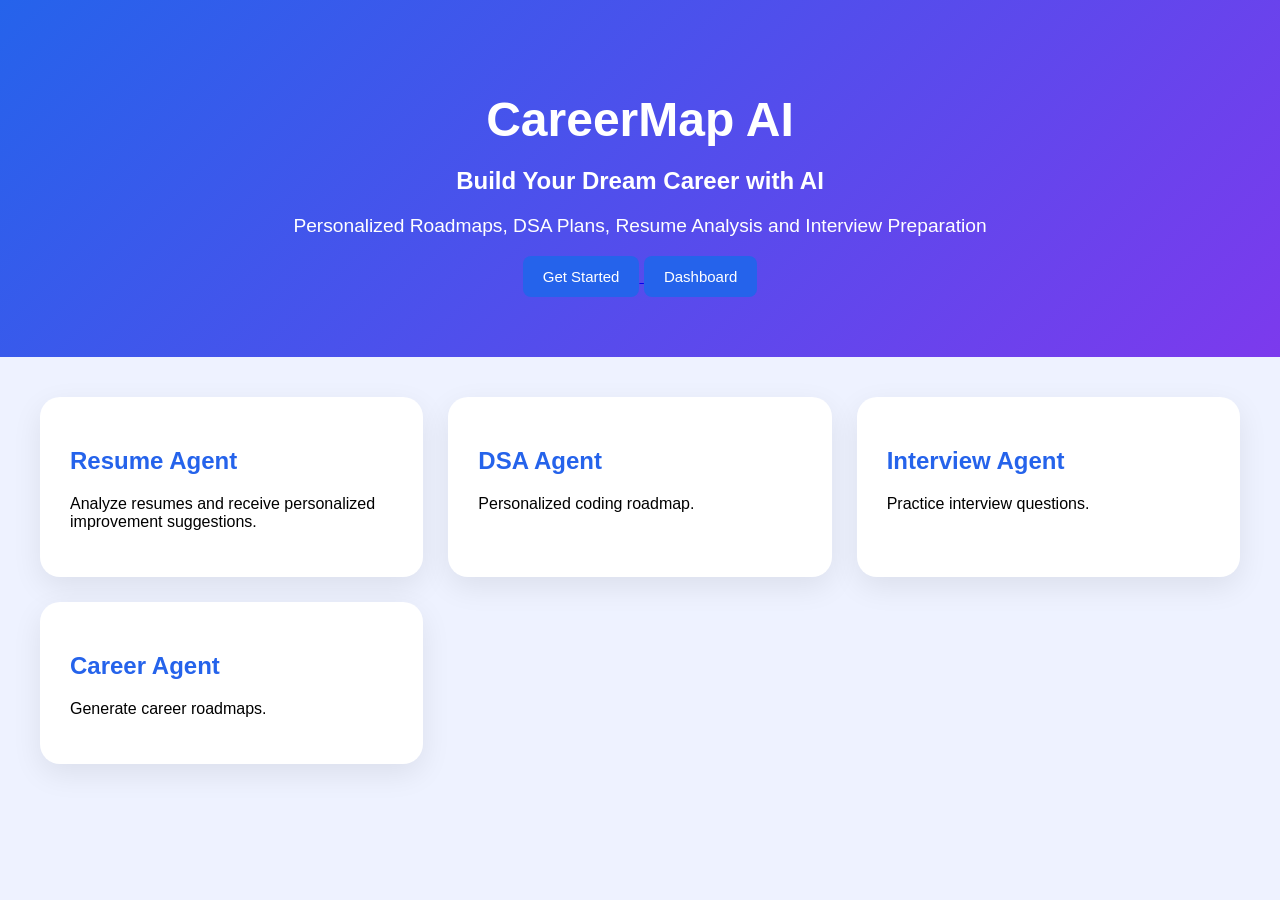
==== src/main/resources/static/index.html @ 242bdc32 "Added profile setup flow and dashboard integration" ====
<!DOCTYPE html>
<html>
<head>
    <title>CareerMap AI</title>
    <link rel="stylesheet" href="style.css">
</head>
<body>

    <div class="hero">
        <h1>CareerMap AI </h1>
    
        <h2>Build Your Dream Career with AI</h2>
    
        <p>
            Personalized Roadmaps, DSA Plans,
            Resume Analysis and Interview Preparation
        </p>
    
        <a href="register.html">
            <button>Get Started</button>
        </a>
    
        <a href="dashboard.html">
            <button>Dashboard</button>
        </a>
    </div>

    <div class="features">
        <div class="card">
            <h2>Resume Agent</h2>
            <p>
                Analyze resumes and receive
                personalized improvement suggestions.
            </p>
        </div>

        <div class="card">
            <h2>DSA Agent</h2>
            <p>Personalized coding roadmap.</p>
        </div>

        <div class="card">
            <h2>Interview Agent</h2>
            <p>Practice interview questions.</p>
        </div>

        <div class="card">
            <h2>Career Agent</h2>
            <p>Generate career roadmaps.</p>
        </div>
    </div>

</body>
</html>
---- src/main/resources/static/style.css ----
body{
    margin:0;
    font-family:'Segoe UI',sans-serif;
    background:#eef2ff;
    }
    
    .hero{
    background:linear-gradient(135deg,#2563eb,#7c3aed);
    color:white;
    text-align:center;
    padding:60px 20px;
    }
    
    .hero h1{
    font-size:3rem;
    margin-bottom:10px;
    }
    
    .hero p{
    font-size:1.2rem;
    }
    
    .features{
    display:grid;
    grid-template-columns:repeat(auto-fit,minmax(300px,1fr));
    gap:25px;
    padding:40px;
    }
    
    .card{
        background:white;
        padding:30px;
        border-radius:20px;
        box-shadow:0 10px 30px rgba(0,0,0,0.08);
        transition:all 0.3s ease;
    }
    
    .card:hover{
        transform:translateY(-8px);
    }
    
    .card h2{
    color:#2563eb;
    }
    
    button{
    background:#2563eb;
    color:white;
    border:none;
    padding:12px 20px;
    border-radius:8px;
    cursor:pointer;
    font-size:15px;
    }
    
    button:hover{
        background:#1d4ed8;
    }
    
    pre{
        white-space:pre-wrap;
        text-align:left;
        margin-top:15px;
        font-size:14px;
    }
    
    input{
    width:100%;
    padding:12px;
    margin-top:10px;
    border:1px solid #ddd;
    border-radius:8px;
    box-sizing:border-box;
    }
    .navbar h2{
        color:white;
        margin:0;
    }
    
    .navbar a{
        text-decoration:none;
        color:#333;
        margin-left:20px;
        font-weight:600;
    }
    
    .navbar a:hover{
        color:#2563eb;
    }
    .welcome-card{
        background:white;
        margin:20px;
        padding:20px;
        border-radius:15px;
        box-shadow:0 8px 25px rgba(0,0,0,0.08);
    }
    
    .stat-card{
        flex:1;
        background:white;
        padding:20px;
        border-radius:15px;
        text-align:center;
        box-shadow:0 8px 25px rgba(0,0,0,0.08);
    }
    .stats{
        display:grid;
        grid-template-columns:repeat(auto-fit,minmax(200px,1fr));
        gap:20px;
        padding:20px 40px;
    }
    
    .stat-card{
        background:white;
        padding:20px;
        border-radius:15px;
        text-align:center;
        box-shadow:0 8px 25px rgba(0,0,0,0.08);
    }
    
    .stat-card h3{
        color:#666;
        margin-bottom:10px;
    }
    
    .stat-card p{
        font-size:28px;
        font-weight:bold;
        color:#2563eb;
    }
    .navbar{
        background:#111827;
        color:white;
        padding:15px 40px;
        display:flex;
        justify-content:space-between;
        align-items:center;
    }
    
    .navbar a{
        color:white;
        text-decoration:none;
        margin-left:20px;
    }
    .welcome-card{
        background:linear-gradient(135deg,#2563eb,#7c3aed);
        color:white;
        margin:20px 40px;
        padding:25px;
        border-radius:20px;
    }
    .welcome-card h2{
        margin:0;
        font-size:28px;
    }
    
    .welcome-card p{
        opacity:0.9;
    }
    .container{
        max-width:1400px;
        margin:auto;
    }
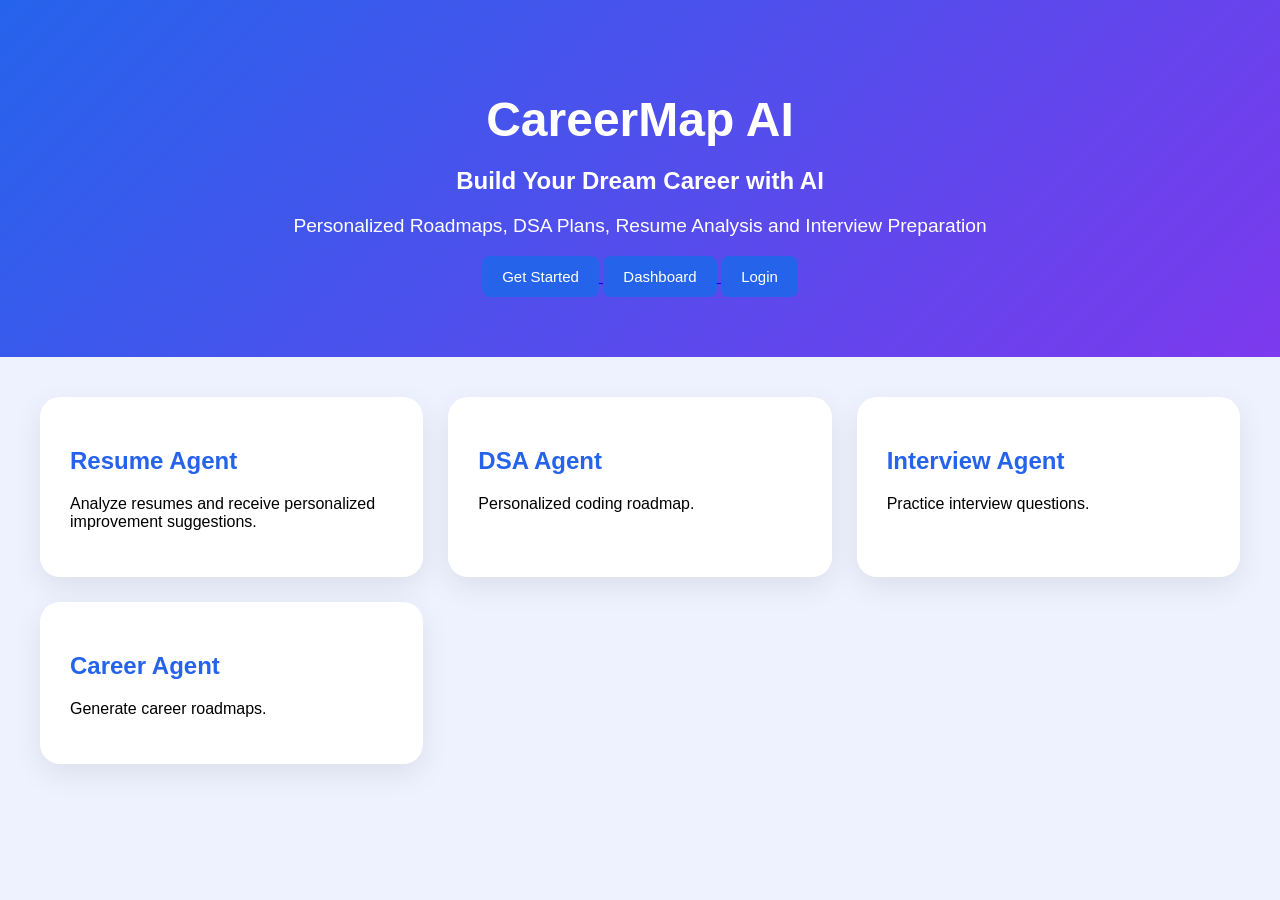
==== commit 866ba900: "Added login, profile setup, and complete user flow" ====
--- a/src/main/resources/static/index.html
+++ b/src/main/resources/static/index.html
@@ -22,6 +22,9 @@
     
         <a href="dashboard.html">
             <button>Dashboard</button>
+        </a>
+        <a href="login.html">
+            <button>Login</button>
         </a>
     </div>
 
--- a/src/main/resources/static/style.css
+++ b/src/main/resources/static/style.css
@@ -160,4 +160,17 @@
     .container{
         max-width:1400px;
         margin:auto;
+    }
+    .navbar button{
+        background:#ef4444;
+        color:white;
+        border:none;
+        padding:8px 15px;
+        border-radius:6px;
+        margin-left:15px;
+        cursor:pointer;
+    }
+    
+    .navbar button:hover{
+        background:#dc2626;
     }
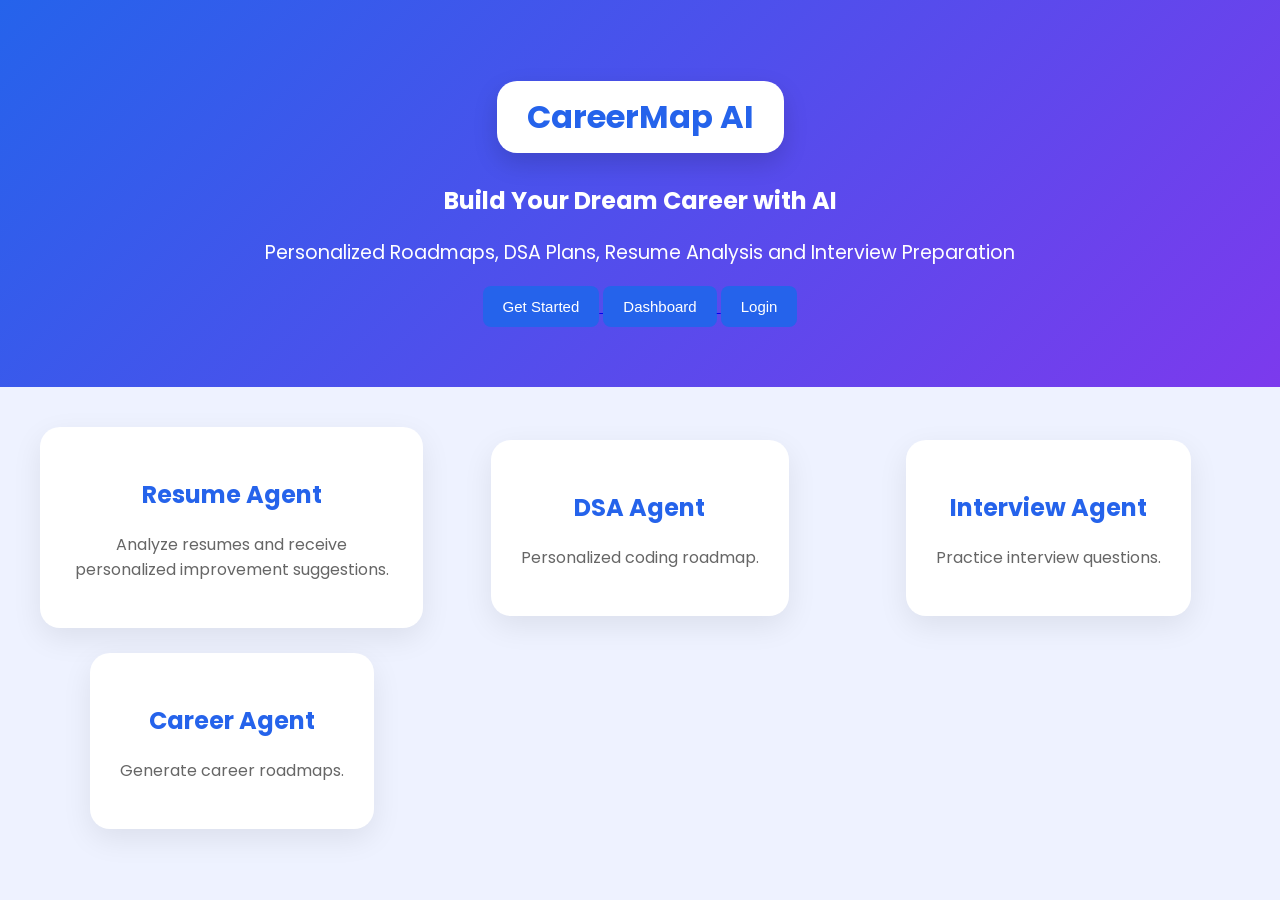
==== commit 28649f4a: "Redesigned dashboard with separate agent pages" ====
--- a/src/main/resources/static/index.html
+++ b/src/main/resources/static/index.html
@@ -2,6 +2,10 @@
 <html>
 <head>
     <title>CareerMap AI</title>
+    <link rel="preconnect" href="https://fonts.googleapis.com">
+<link rel="preconnect" href="https://fonts.gstatic.com" crossorigin>
+
+<link href="https://fonts.googleapis.com/css2?family=Poppins:wght@300;400;500;600&display=swap" rel="stylesheet">
     <link rel="stylesheet" href="style.css">
 </head>
 <body>
--- a/src/main/resources/static/style.css
+++ b/src/main/resources/static/style.css
@@ -1,6 +1,6 @@
 body{
     margin:0;
-    font-family:'Segoe UI',sans-serif;
+    font-family: 'Poppins', sans-serif;
     background:#eef2ff;
     }
     
@@ -12,10 +12,18 @@
     }
     
     .hero h1{
-    font-size:3rem;
-    margin-bottom:10px;
-    }
-    
+        display:inline-block;
+        background:white;
+        color:#2563eb;
+    
+        padding:12px 30px;
+    
+        border-radius:20px;
+    
+        font-weight:700;
+    
+        box-shadow:0 10px 25px rgba(0,0,0,0.15);
+    }
     .hero p{
     font-size:1.2rem;
     }
@@ -173,4 +181,74 @@
     
     .navbar button:hover{
         background:#dc2626;
-    }+    }
+    pre{
+        white-space: pre-wrap;
+        word-wrap: break-word;
+    
+        background: #f8fafc;
+    
+        padding: 25px;
+    
+        border-radius: 15px;
+    
+        margin-top: 20px;
+    
+        text-align: left;
+    
+        font-size: 16px;
+    
+        line-height: 1.8;
+    
+        font-family: 'Poppins', sans-serif;
+    
+        border-left: 5px solid #2563eb;
+    
+        box-shadow: 0 4px 15px rgba(0,0,0,0.08);
+    }
+    .container{
+        max-width: 1000px;
+        margin: 30px auto;
+        padding: 20px;
+    }
+    
+    .card{
+        text-align: center;
+    }
+    h1{
+        text-align:center;
+        color:#2563eb;
+        margin-bottom:10px;
+    }
+    
+    .card p{
+        text-align:center;
+    }
+    .loading{
+        text-align:center;
+        font-size:18px;
+        font-weight:600;
+        color:#2563eb;
+    }
+    .container{
+        max-width: 1000px;
+        margin: 40px auto;
+        padding: 20px;
+    }
+    
+    .card{
+        max-width: 900px;
+        margin: auto;
+    }
+    
+    h1{
+        text-align:center;
+        color:#2563eb;
+        margin-bottom:10px;
+    }
+    
+    .card p{
+        text-align:center;
+        color:#666;
+    }
+    
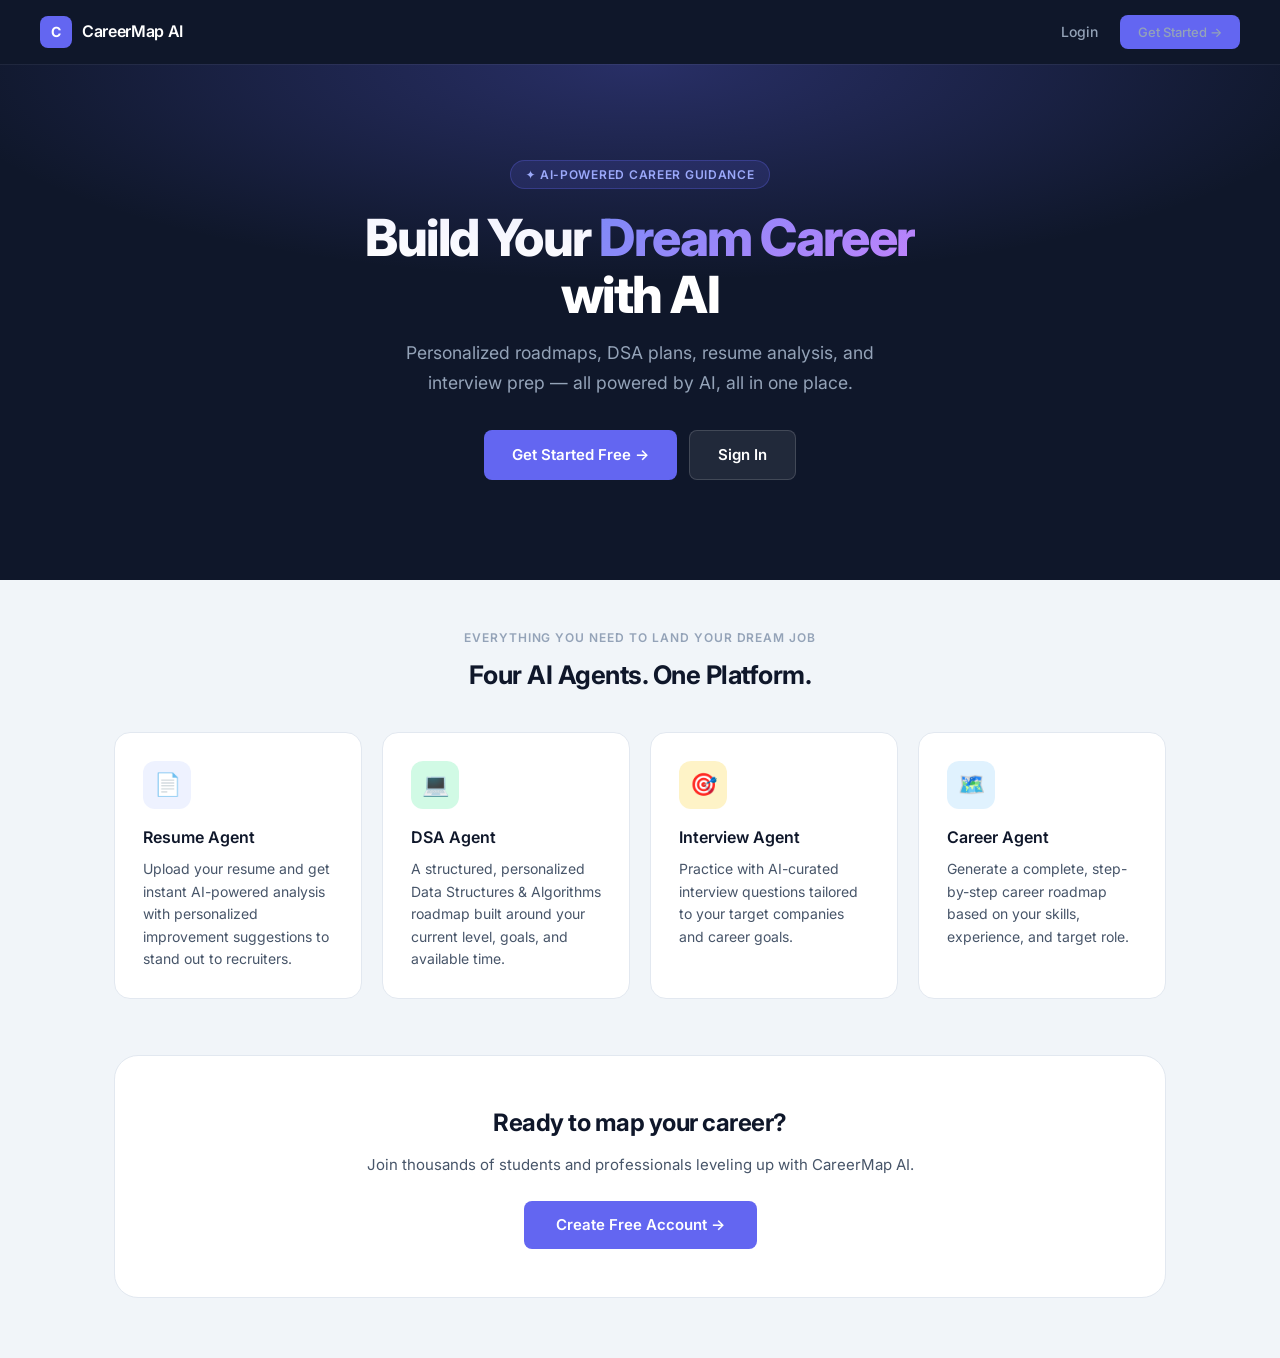
==== commit 8e15db8c: "Updated version" ====
--- a/src/main/resources/static/index.html
+++ b/src/main/resources/static/index.html
@@ -1,61 +1,76 @@
 <!DOCTYPE html>
-<html>
+<html lang="en">
 <head>
-    <title>CareerMap AI</title>
-    <link rel="preconnect" href="https://fonts.googleapis.com">
-<link rel="preconnect" href="https://fonts.gstatic.com" crossorigin>
-
-<link href="https://fonts.googleapis.com/css2?family=Poppins:wght@300;400;500;600&display=swap" rel="stylesheet">
-    <link rel="stylesheet" href="style.css">
+  <meta charset="UTF-8">
+  <meta name="viewport" content="width=device-width, initial-scale=1.0">
+  <title>CareerMap AI — Build Your Dream Career</title>
+  <link rel="stylesheet" href="style.css">
 </head>
 <body>
 
-    <div class="hero">
-        <h1>CareerMap AI </h1>
-    
-        <h2>Build Your Dream Career with AI</h2>
-    
-        <p>
-            Personalized Roadmaps, DSA Plans,
-            Resume Analysis and Interview Preparation
-        </p>
-    
-        <a href="register.html">
-            <button>Get Started</button>
-        </a>
-    
-        <a href="dashboard.html">
-            <button>Dashboard</button>
-        </a>
-        <a href="login.html">
-            <button>Login</button>
-        </a>
+  <!-- Navbar -->
+  <nav class="navbar">
+    <a class="navbar-brand" href="index.html">
+      <div class="navbar-logo">C</div>
+      <span class="navbar-title">CareerMap AI</span>
+    </a>
+    <div class="navbar-nav">
+      <a href="login.html">Login</a>
+      <a href="register.html" class="btn btn-primary" style="font-size:13px; padding:7px 18px;">Get Started →</a>
+    </div>
+  </nav>
+
+  <!-- Hero -->
+  <section class="hero" style="padding: 96px 40px 100px;">
+    <div class="hero-badge">✦ AI-Powered Career Guidance</div>
+    <h1>Build Your <span class="accent">Dream Career</span><br>with AI</h1>
+    <p>Personalized roadmaps, DSA plans, resume analysis, and interview prep — all powered by AI, all in one place.</p>
+    <div class="hero-actions">
+      <a href="register.html" class="btn btn-primary" style="font-size:15px; padding:12px 28px;">Get Started Free →</a>
+      <a href="login.html" class="btn btn-outline" style="font-size:15px; padding:12px 28px;">Sign In</a>
+    </div>
+  </section>
+
+  <!-- Features -->
+  <div class="container" style="padding-top: 48px;">
+    <p class="section-heading" style="justify-content:center; margin-bottom:8px; color: var(--text-muted); font-size:12px; text-transform:uppercase; letter-spacing:0.08em;">Everything you need to land your dream job</p>
+    <h2 style="text-align:center; font-size:1.6rem; font-weight:700; letter-spacing:-0.02em; margin-bottom:36px; color:var(--text-primary);">Four AI Agents. One Platform.</h2>
+
+    <div class="features">
+
+      <div class="feature-card">
+        <div class="feature-icon" style="background: var(--indigo-light);">📄</div>
+        <h2>Resume Agent</h2>
+        <p>Upload your resume and get instant AI-powered analysis with personalized improvement suggestions to stand out to recruiters.</p>
+      </div>
+
+      <div class="feature-card">
+        <div class="feature-icon" style="background: var(--mint-light);">💻</div>
+        <h2>DSA Agent</h2>
+        <p>A structured, personalized Data Structures & Algorithms roadmap built around your current level, goals, and available time.</p>
+      </div>
+
+      <div class="feature-card">
+        <div class="feature-icon" style="background: var(--amber-light);">🎯</div>
+        <h2>Interview Agent</h2>
+        <p>Practice with AI-curated interview questions tailored to your target companies and career goals.</p>
+      </div>
+
+      <div class="feature-card">
+        <div class="feature-icon" style="background: var(--sky-light);">🗺️</div>
+        <h2>Career Agent</h2>
+        <p>Generate a complete, step-by-step career roadmap based on your skills, experience, and target role.</p>
+      </div>
+
     </div>
 
-    <div class="features">
-        <div class="card">
-            <h2>Resume Agent</h2>
-            <p>
-                Analyze resumes and receive
-                personalized improvement suggestions.
-            </p>
-        </div>
-
-        <div class="card">
-            <h2>DSA Agent</h2>
-            <p>Personalized coding roadmap.</p>
-        </div>
-
-        <div class="card">
-            <h2>Interview Agent</h2>
-            <p>Practice interview questions.</p>
-        </div>
-
-        <div class="card">
-            <h2>Career Agent</h2>
-            <p>Generate career roadmaps.</p>
-        </div>
+    <!-- CTA -->
+    <div style="text-align:center; margin-top:56px; padding:48px 24px; background:var(--surface); border:1px solid var(--border); border-radius:var(--radius-xl);">
+      <h2 style="font-size:1.5rem; font-weight:700; letter-spacing:-0.02em; margin-bottom:10px;">Ready to map your career?</h2>
+      <p style="color:var(--text-secondary); margin-bottom:24px; font-size:15px;">Join thousands of students and professionals leveling up with CareerMap AI.</p>
+      <a href="register.html" class="btn btn-primary" style="font-size:15px; padding:12px 32px;">Create Free Account →</a>
     </div>
+  </div>
 
 </body>
-</html>+</html>
--- a/src/main/resources/static/style.css
+++ b/src/main/resources/static/style.css
@@ -1,254 +1,612 @@
-body{
-    margin:0;
-    font-family: 'Poppins', sans-serif;
-    background:#eef2ff;
-    }
-    
-    .hero{
-    background:linear-gradient(135deg,#2563eb,#7c3aed);
-    color:white;
-    text-align:center;
-    padding:60px 20px;
-    }
-    
-    .hero h1{
-        display:inline-block;
-        background:white;
-        color:#2563eb;
-    
-        padding:12px 30px;
-    
-        border-radius:20px;
-    
-        font-weight:700;
-    
-        box-shadow:0 10px 25px rgba(0,0,0,0.15);
-    }
-    .hero p{
-    font-size:1.2rem;
-    }
-    
-    .features{
-    display:grid;
-    grid-template-columns:repeat(auto-fit,minmax(300px,1fr));
-    gap:25px;
-    padding:40px;
-    }
-    
-    .card{
-        background:white;
-        padding:30px;
-        border-radius:20px;
-        box-shadow:0 10px 30px rgba(0,0,0,0.08);
-        transition:all 0.3s ease;
-    }
-    
-    .card:hover{
-        transform:translateY(-8px);
-    }
-    
-    .card h2{
-    color:#2563eb;
-    }
-    
-    button{
-    background:#2563eb;
-    color:white;
-    border:none;
-    padding:12px 20px;
-    border-radius:8px;
-    cursor:pointer;
-    font-size:15px;
-    }
-    
-    button:hover{
-        background:#1d4ed8;
-    }
-    
-    pre{
-        white-space:pre-wrap;
-        text-align:left;
-        margin-top:15px;
-        font-size:14px;
-    }
-    
-    input{
-    width:100%;
-    padding:12px;
-    margin-top:10px;
-    border:1px solid #ddd;
-    border-radius:8px;
-    box-sizing:border-box;
-    }
-    .navbar h2{
-        color:white;
-        margin:0;
-    }
-    
-    .navbar a{
-        text-decoration:none;
-        color:#333;
-        margin-left:20px;
-        font-weight:600;
-    }
-    
-    .navbar a:hover{
-        color:#2563eb;
-    }
-    .welcome-card{
-        background:white;
-        margin:20px;
-        padding:20px;
-        border-radius:15px;
-        box-shadow:0 8px 25px rgba(0,0,0,0.08);
-    }
-    
-    .stat-card{
-        flex:1;
-        background:white;
-        padding:20px;
-        border-radius:15px;
-        text-align:center;
-        box-shadow:0 8px 25px rgba(0,0,0,0.08);
-    }
-    .stats{
-        display:grid;
-        grid-template-columns:repeat(auto-fit,minmax(200px,1fr));
-        gap:20px;
-        padding:20px 40px;
-    }
-    
-    .stat-card{
-        background:white;
-        padding:20px;
-        border-radius:15px;
-        text-align:center;
-        box-shadow:0 8px 25px rgba(0,0,0,0.08);
-    }
-    
-    .stat-card h3{
-        color:#666;
-        margin-bottom:10px;
-    }
-    
-    .stat-card p{
-        font-size:28px;
-        font-weight:bold;
-        color:#2563eb;
-    }
-    .navbar{
-        background:#111827;
-        color:white;
-        padding:15px 40px;
-        display:flex;
-        justify-content:space-between;
-        align-items:center;
-    }
-    
-    .navbar a{
-        color:white;
-        text-decoration:none;
-        margin-left:20px;
-    }
-    .welcome-card{
-        background:linear-gradient(135deg,#2563eb,#7c3aed);
-        color:white;
-        margin:20px 40px;
-        padding:25px;
-        border-radius:20px;
-    }
-    .welcome-card h2{
-        margin:0;
-        font-size:28px;
-    }
-    
-    .welcome-card p{
-        opacity:0.9;
-    }
-    .container{
-        max-width:1400px;
-        margin:auto;
-    }
-    .navbar button{
-        background:#ef4444;
-        color:white;
-        border:none;
-        padding:8px 15px;
-        border-radius:6px;
-        margin-left:15px;
-        cursor:pointer;
-    }
-    
-    .navbar button:hover{
-        background:#dc2626;
-    }
-    pre{
-        white-space: pre-wrap;
-        word-wrap: break-word;
-    
-        background: #f8fafc;
-    
-        padding: 25px;
-    
-        border-radius: 15px;
-    
-        margin-top: 20px;
-    
-        text-align: left;
-    
-        font-size: 16px;
-    
-        line-height: 1.8;
-    
-        font-family: 'Poppins', sans-serif;
-    
-        border-left: 5px solid #2563eb;
-    
-        box-shadow: 0 4px 15px rgba(0,0,0,0.08);
-    }
-    .container{
-        max-width: 1000px;
-        margin: 30px auto;
-        padding: 20px;
-    }
-    
-    .card{
-        text-align: center;
-    }
-    h1{
-        text-align:center;
-        color:#2563eb;
-        margin-bottom:10px;
-    }
-    
-    .card p{
-        text-align:center;
-    }
-    .loading{
-        text-align:center;
-        font-size:18px;
-        font-weight:600;
-        color:#2563eb;
-    }
-    .container{
-        max-width: 1000px;
-        margin: 40px auto;
-        padding: 20px;
-    }
-    
-    .card{
-        max-width: 900px;
-        margin: auto;
-    }
-    
-    h1{
-        text-align:center;
-        color:#2563eb;
-        margin-bottom:10px;
-    }
-    
-    .card p{
-        text-align:center;
-        color:#666;
-    }
-    +@import url('https://fonts.googleapis.com/css2?family=Inter:wght@300;400;500;600;700;800&display=swap');
+
+*, *::before, *::after { box-sizing: border-box; margin: 0; padding: 0; }
+
+:root {
+  --navy: #0F172A;
+  --navy-800: #1E293B;
+  --navy-700: #334155;
+  --indigo: #6366F1;
+  --indigo-dark: #4F46E5;
+  --indigo-light: #EEF2FF;
+  --mint: #10B981;
+  --mint-light: #D1FAE5;
+  --amber: #F59E0B;
+  --amber-light: #FEF3C7;
+  --rose: #F43F5E;
+  --rose-light: #FFE4E6;
+  --sky: #0EA5E9;
+  --sky-light: #E0F2FE;
+  --bg: #F1F5F9;
+  --surface: #FFFFFF;
+  --border: #E2E8F0;
+  --border-strong: #CBD5E1;
+  --text-primary: #0F172A;
+  --text-secondary: #475569;
+  --text-muted: #94A3B8;
+  --radius-sm: 8px;
+  --radius-md: 12px;
+  --radius-lg: 16px;
+  --radius-xl: 24px;
+  --shadow-sm: 0 1px 3px rgba(0,0,0,0.06), 0 1px 2px rgba(0,0,0,0.04);
+  --shadow-md: 0 4px 12px rgba(0,0,0,0.06), 0 2px 6px rgba(0,0,0,0.04);
+  --shadow-lg: 0 12px 32px rgba(0,0,0,0.08), 0 4px 12px rgba(0,0,0,0.04);
+}
+
+body {
+  font-family: 'Inter', system-ui, sans-serif;
+  background: var(--bg);
+  color: var(--text-primary);
+  min-height: 100vh;
+  font-size: 15px;
+  line-height: 1.6;
+}
+
+/* ── NAVBAR ── */
+.navbar {
+  background: var(--navy);
+  padding: 0 40px;
+  height: 64px;
+  display: flex;
+  align-items: center;
+  justify-content: space-between;
+  position: sticky;
+  top: 0;
+  z-index: 100;
+  box-shadow: 0 1px 0 rgba(255,255,255,0.06);
+}
+
+.navbar-brand {
+  display: flex;
+  align-items: center;
+  gap: 10px;
+  text-decoration: none;
+}
+
+.navbar-logo {
+  width: 32px; height: 32px;
+  background: var(--indigo);
+  border-radius: 8px;
+  display: flex; align-items: center; justify-content: center;
+  font-weight: 700; font-size: 14px; color: white;
+}
+
+.navbar-title {
+  color: white;
+  font-weight: 600;
+  font-size: 16px;
+  letter-spacing: -0.02em;
+}
+
+.navbar-nav {
+  display: flex;
+  align-items: center;
+  gap: 8px;
+}
+
+.navbar-nav a {
+  color: #94A3B8;
+  text-decoration: none;
+  font-size: 14px;
+  font-weight: 500;
+  padding: 6px 14px;
+  border-radius: var(--radius-sm);
+  transition: all 0.15s;
+}
+.navbar-nav a:hover { color: white; background: rgba(255,255,255,0.08); }
+
+.btn-logout {
+  background: rgba(244,63,94,0.15) !important;
+  color: #FDA4AF !important;
+  border: 1px solid rgba(244,63,94,0.25) !important;
+  font-size: 13px;
+  font-weight: 500;
+  padding: 6px 14px;
+  border-radius: var(--radius-sm);
+  cursor: pointer;
+  transition: all 0.15s;
+  font-family: inherit;
+}
+.btn-logout:hover { background: rgba(244,63,94,0.25) !important; color: white !important; }
+
+/* ── HERO ── */
+.hero {
+  background: var(--navy);
+  padding: 72px 40px 80px;
+  text-align: center;
+  position: relative;
+  overflow: hidden;
+}
+
+.hero::before {
+  content: '';
+  position: absolute;
+  inset: 0;
+  background: radial-gradient(ellipse 80% 60% at 50% 0%, rgba(99,102,241,0.3) 0%, transparent 70%);
+  pointer-events: none;
+}
+
+.hero-badge {
+  display: inline-flex;
+  align-items: center;
+  gap: 6px;
+  background: rgba(99,102,241,0.15);
+  border: 1px solid rgba(99,102,241,0.3);
+  color: #A5B4FC;
+  font-size: 12px;
+  font-weight: 600;
+  letter-spacing: 0.06em;
+  text-transform: uppercase;
+  padding: 4px 14px;
+  border-radius: 100px;
+  margin-bottom: 20px;
+}
+
+.hero h1 {
+  font-size: clamp(2rem, 5vw, 3.2rem);
+  font-weight: 800;
+  color: white;
+  letter-spacing: -0.03em;
+  line-height: 1.1;
+  margin-bottom: 16px;
+}
+
+.hero h1 .accent {
+  background: linear-gradient(135deg, #818CF8, #C084FC);
+  -webkit-background-clip: text;
+  -webkit-text-fill-color: transparent;
+  background-clip: text;
+}
+
+.hero p {
+  color: #94A3B8;
+  font-size: 1.1rem;
+  max-width: 520px;
+  margin: 0 auto 32px;
+  line-height: 1.7;
+}
+
+.hero-actions {
+  display: flex;
+  gap: 12px;
+  justify-content: center;
+  flex-wrap: wrap;
+}
+
+.hero-sub {
+  padding: 48px 40px 56px;
+}
+
+.hero-sub h1 {
+  font-size: 2rem;
+  font-weight: 700;
+  color: white;
+  letter-spacing: -0.02em;
+  margin-bottom: 8px;
+}
+
+.hero-sub p { color: #94A3B8; font-size: 1rem; }
+
+/* ── BUTTONS ── */
+.btn {
+  display: inline-flex;
+  align-items: center;
+  gap: 8px;
+  font-family: 'Inter', sans-serif;
+  font-size: 14px;
+  font-weight: 600;
+  padding: 10px 22px;
+  border-radius: var(--radius-sm);
+  border: none;
+  cursor: pointer;
+  text-decoration: none;
+  transition: all 0.2s;
+  white-space: nowrap;
+}
+
+.btn-primary {
+  background: var(--indigo);
+  color: white;
+}
+.btn-primary:hover { background: var(--indigo-dark); transform: translateY(-1px); box-shadow: 0 6px 20px rgba(99,102,241,0.4); }
+
+.btn-outline {
+  background: rgba(255,255,255,0.08);
+  color: white;
+  border: 1px solid rgba(255,255,255,0.15);
+}
+.btn-outline:hover { background: rgba(255,255,255,0.14); }
+
+.btn-ghost {
+  background: white;
+  color: var(--text-primary);
+  border: 1px solid var(--border);
+  font-size: 13px;
+  padding: 8px 16px;
+}
+.btn-ghost:hover { border-color: var(--border-strong); background: var(--bg); }
+
+.btn-back {
+  display: inline-flex;
+  align-items: center;
+  gap: 6px;
+  background: var(--surface);
+  color: var(--text-secondary);
+  border: 1px solid var(--border);
+  border-radius: var(--radius-sm);
+  padding: 8px 16px;
+  font-size: 13px;
+  font-weight: 500;
+  cursor: pointer;
+  text-decoration: none;
+  font-family: inherit;
+  margin: 20px 40px;
+  transition: all 0.15s;
+}
+.btn-back:hover { color: var(--indigo); border-color: var(--indigo); }
+
+/* ── CONTAINER ── */
+.container {
+  max-width: 1100px;
+  margin: 0 auto;
+  padding: 32px 24px 60px;
+}
+
+.container-sm {
+  max-width: 560px;
+  margin: 40px auto;
+  padding: 0 24px 60px;
+}
+
+/* ── CARDS ── */
+.card {
+  background: var(--surface);
+  border: 1px solid var(--border);
+  border-radius: var(--radius-lg);
+  padding: 28px;
+  box-shadow: var(--shadow-sm);
+}
+
+.card-hover {
+  transition: all 0.2s;
+}
+.card-hover:hover {
+  transform: translateY(-4px);
+  box-shadow: var(--shadow-lg);
+  border-color: var(--border-strong);
+}
+
+.card h2 {
+  font-size: 1.1rem;
+  font-weight: 600;
+  color: var(--text-primary);
+  margin-bottom: 8px;
+}
+
+.card p {
+  color: var(--text-secondary);
+  font-size: 14px;
+  margin-bottom: 20px;
+}
+
+/* ── FEATURE CARDS (index) ── */
+.features {
+  display: grid;
+  grid-template-columns: repeat(auto-fit, minmax(240px, 1fr));
+  gap: 20px;
+}
+
+.feature-card {
+  background: var(--surface);
+  border: 1px solid var(--border);
+  border-radius: var(--radius-lg);
+  padding: 28px;
+  transition: all 0.2s;
+}
+.feature-card:hover { transform: translateY(-4px); box-shadow: var(--shadow-lg); }
+
+.feature-icon {
+  width: 48px; height: 48px;
+  border-radius: var(--radius-md);
+  display: flex; align-items: center; justify-content: center;
+  font-size: 22px;
+  margin-bottom: 16px;
+}
+
+.feature-card h2 {
+  font-size: 1rem;
+  font-weight: 600;
+  color: var(--text-primary);
+  margin-bottom: 8px;
+}
+.feature-card p { color: var(--text-secondary); font-size: 14px; margin: 0; }
+
+/* ── WELCOME CARD ── */
+.welcome-card {
+  background: linear-gradient(135deg, #4F46E5 0%, #7C3AED 100%);
+  border-radius: var(--radius-xl);
+  padding: 32px 36px;
+  margin-bottom: 28px;
+  position: relative;
+  overflow: hidden;
+  color: white;
+}
+
+.welcome-card::after {
+  content: '';
+  position: absolute;
+  right: -20px; top: -40px;
+  width: 220px; height: 220px;
+  background: rgba(255,255,255,0.06);
+  border-radius: 50%;
+}
+
+.welcome-card h2 {
+  font-size: 1.6rem;
+  font-weight: 700;
+  letter-spacing: -0.02em;
+  margin-bottom: 6px;
+}
+
+.welcome-card p { color: rgba(255,255,255,0.75); font-size: 14px; }
+
+/* ── STATS ── */
+.stats {
+  display: grid;
+  grid-template-columns: repeat(auto-fit, minmax(200px, 1fr));
+  gap: 16px;
+  margin-bottom: 28px;
+}
+
+.stat-card {
+  background: var(--surface);
+  border: 1px solid var(--border);
+  border-radius: var(--radius-lg);
+  padding: 22px 24px;
+  display: flex;
+  align-items: flex-start;
+  gap: 14px;
+}
+
+.stat-icon {
+  width: 42px; height: 42px;
+  border-radius: var(--radius-md);
+  display: flex; align-items: center; justify-content: center;
+  font-size: 18px;
+  flex-shrink: 0;
+}
+
+.stat-body h3 {
+  font-size: 12px;
+  font-weight: 500;
+  color: var(--text-muted);
+  text-transform: uppercase;
+  letter-spacing: 0.05em;
+  margin-bottom: 4px;
+}
+
+.stat-body p {
+  font-size: 1.5rem;
+  font-weight: 700;
+  color: var(--text-primary);
+  letter-spacing: -0.02em;
+}
+
+/* ── DASHBOARD TOOL CARDS ── */
+.tools-grid {
+  display: grid;
+  grid-template-columns: repeat(auto-fit, minmax(240px, 1fr));
+  gap: 20px;
+}
+
+.tool-card {
+  background: var(--surface);
+  border: 1px solid var(--border);
+  border-radius: var(--radius-lg);
+  padding: 24px;
+  transition: all 0.2s;
+  cursor: pointer;
+}
+.tool-card:hover { transform: translateY(-4px); box-shadow: var(--shadow-lg); border-color: transparent; }
+
+.tool-card-header {
+  display: flex;
+  align-items: center;
+  gap: 12px;
+  margin-bottom: 14px;
+}
+
+.tool-icon {
+  width: 44px; height: 44px;
+  border-radius: var(--radius-md);
+  display: flex; align-items: center; justify-content: center;
+  font-size: 20px;
+}
+
+.tool-card h2 {
+  font-size: 15px;
+  font-weight: 600;
+  color: var(--text-primary);
+}
+
+.tool-card p {
+  color: var(--text-secondary);
+  font-size: 13px;
+  margin-bottom: 18px;
+}
+
+.tool-card .btn { width: 100%; justify-content: center; }
+
+/* ── FORM STYLES ── */
+.form-group {
+  margin-bottom: 18px;
+}
+
+.form-label {
+  display: block;
+  font-size: 13px;
+  font-weight: 500;
+  color: var(--text-secondary);
+  margin-bottom: 6px;
+}
+
+.form-input {
+  width: 100%;
+  padding: 11px 14px;
+  border: 1.5px solid var(--border);
+  border-radius: var(--radius-sm);
+  font-family: 'Inter', sans-serif;
+  font-size: 14px;
+  color: var(--text-primary);
+  background: var(--bg);
+  transition: all 0.15s;
+  outline: none;
+}
+.form-input:focus { border-color: var(--indigo); background: white; box-shadow: 0 0 0 3px rgba(99,102,241,0.1); }
+.form-input::placeholder { color: var(--text-muted); }
+
+.form-card {
+  background: var(--surface);
+  border: 1px solid var(--border);
+  border-radius: var(--radius-xl);
+  padding: 36px;
+  box-shadow: var(--shadow-md);
+}
+
+.form-card h2 {
+  font-size: 1.4rem;
+  font-weight: 700;
+  letter-spacing: -0.02em;
+  margin-bottom: 6px;
+}
+
+.form-card .subtitle {
+  color: var(--text-secondary);
+  font-size: 14px;
+  margin-bottom: 28px;
+}
+
+.form-divider {
+  text-align: center;
+  color: var(--text-muted);
+  font-size: 12px;
+  margin: 20px 0;
+  position: relative;
+}
+.form-divider::before {
+  content: '';
+  position: absolute;
+  left: 0; top: 50%;
+  width: calc(50% - 24px);
+  height: 1px;
+  background: var(--border);
+}
+.form-divider::after {
+  content: '';
+  position: absolute;
+  right: 0; top: 50%;
+  width: calc(50% - 24px);
+  height: 1px;
+  background: var(--border);
+}
+
+.form-footer {
+  margin-top: 20px;
+  text-align: center;
+  font-size: 13px;
+  color: var(--text-secondary);
+}
+.form-footer a { color: var(--indigo); text-decoration: none; font-weight: 500; }
+.form-footer a:hover { text-decoration: underline; }
+
+/* ── RESULT / PRE ── */
+.result-box {
+  background: var(--bg);
+  border: 1px solid var(--border);
+  border-left: 3px solid var(--indigo);
+  border-radius: var(--radius-md);
+  padding: 24px;
+  margin-top: 20px;
+  white-space: pre-wrap;
+  word-wrap: break-word;
+  font-family: 'Inter', sans-serif;
+  font-size: 14px;
+  line-height: 1.8;
+  color: var(--text-primary);
+}
+
+pre {
+  background: var(--bg);
+  border: 1px solid var(--border);
+  border-left: 3px solid var(--indigo);
+  border-radius: var(--radius-md);
+  padding: 24px;
+  margin-top: 20px;
+  white-space: pre-wrap;
+  word-wrap: break-word;
+  font-family: 'Inter', sans-serif;
+  font-size: 14px;
+  line-height: 1.8;
+}
+
+/* ── SECTION HEADINGS ── */
+.section-heading {
+  font-size: 1rem;
+  font-weight: 600;
+  color: var(--text-primary);
+  letter-spacing: -0.01em;
+  margin-bottom: 16px;
+  display: flex;
+  align-items: center;
+  gap: 8px;
+}
+
+/* ── FILE UPLOAD ── */
+.file-upload-area {
+  border: 2px dashed var(--border-strong);
+  border-radius: var(--radius-lg);
+  padding: 36px 24px;
+  text-align: center;
+  cursor: pointer;
+  transition: all 0.2s;
+  margin-bottom: 16px;
+}
+.file-upload-area:hover { border-color: var(--indigo); background: var(--indigo-light); }
+
+.file-upload-icon { font-size: 32px; margin-bottom: 10px; }
+
+.file-upload-area h3 { font-size: 15px; font-weight: 600; color: var(--text-primary); margin-bottom: 4px; }
+
+.file-upload-area p { font-size: 13px; color: var(--text-muted); }
+
+/* ── LOADING SPINNER ── */
+.loading-state {
+  display: flex;
+  flex-direction: column;
+  align-items: center;
+  gap: 12px;
+  padding: 48px;
+  color: var(--text-secondary);
+  font-size: 14px;
+}
+
+.spinner {
+  width: 32px; height: 32px;
+  border: 3px solid var(--border);
+  border-top-color: var(--indigo);
+  border-radius: 50%;
+  animation: spin 0.8s linear infinite;
+}
+
+@keyframes spin { to { transform: rotate(360deg); } }
+
+/* ── RESPONSIVE ── */
+@media (max-width: 640px) {
+  .navbar { padding: 0 20px; }
+  .hero { padding: 48px 20px 56px; }
+  .hero-sub { padding: 36px 20px 40px; }
+  .container { padding: 24px 16px 48px; }
+  .welcome-card { padding: 24px; }
+  .btn-back { margin: 16px 20px; }
+  .form-card { padding: 24px; }
+}
